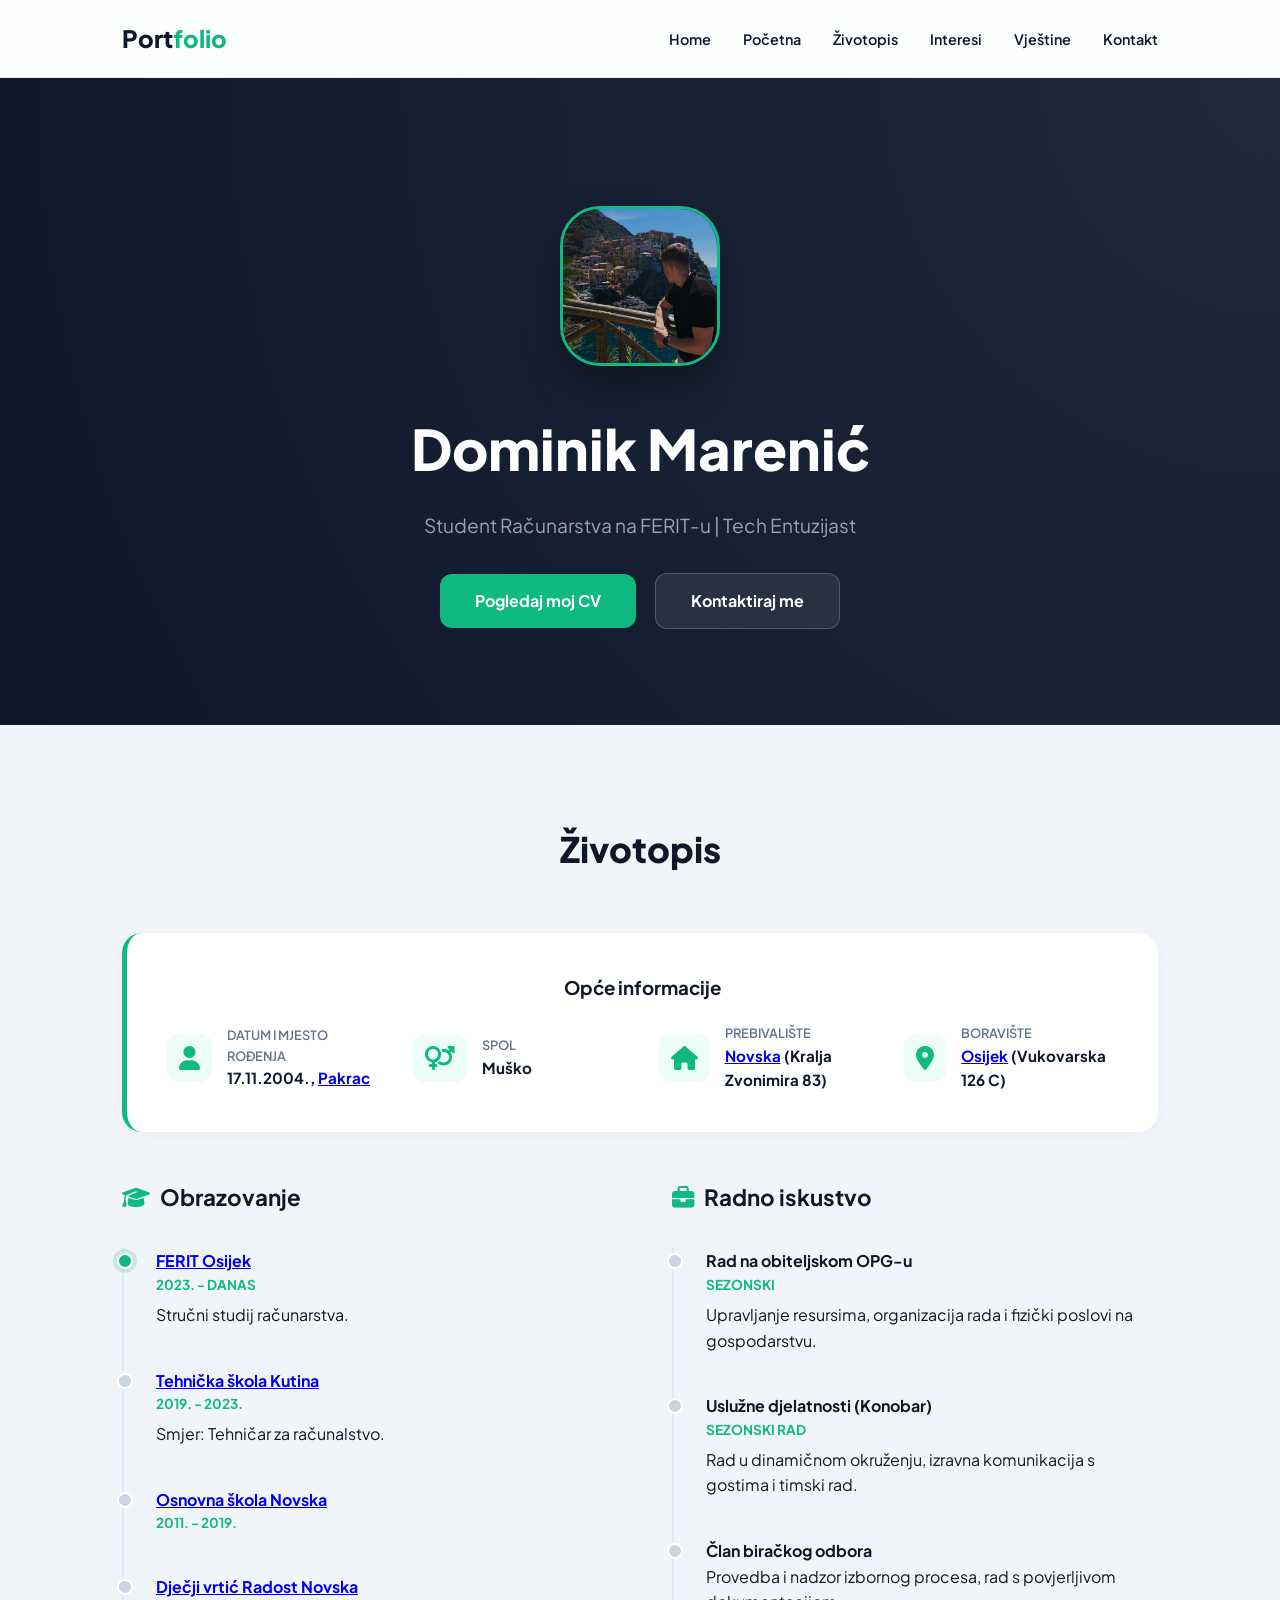
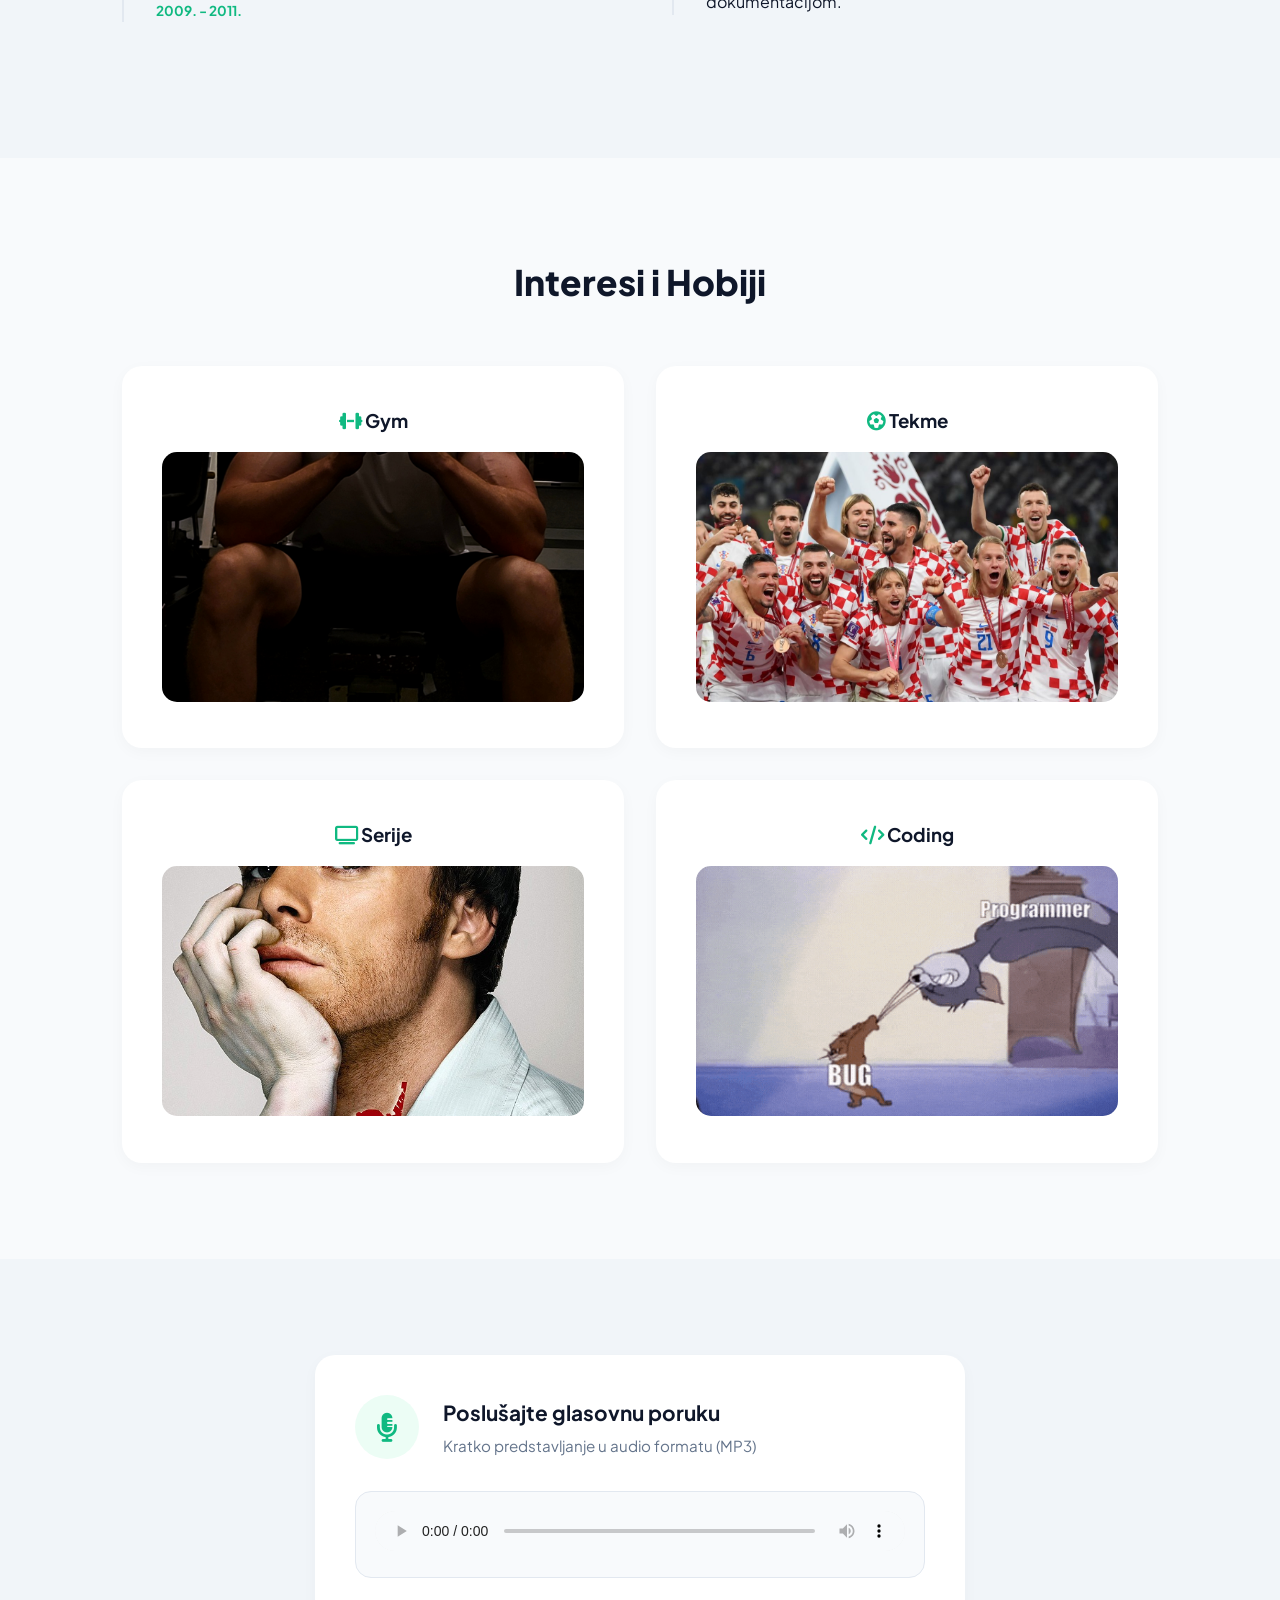
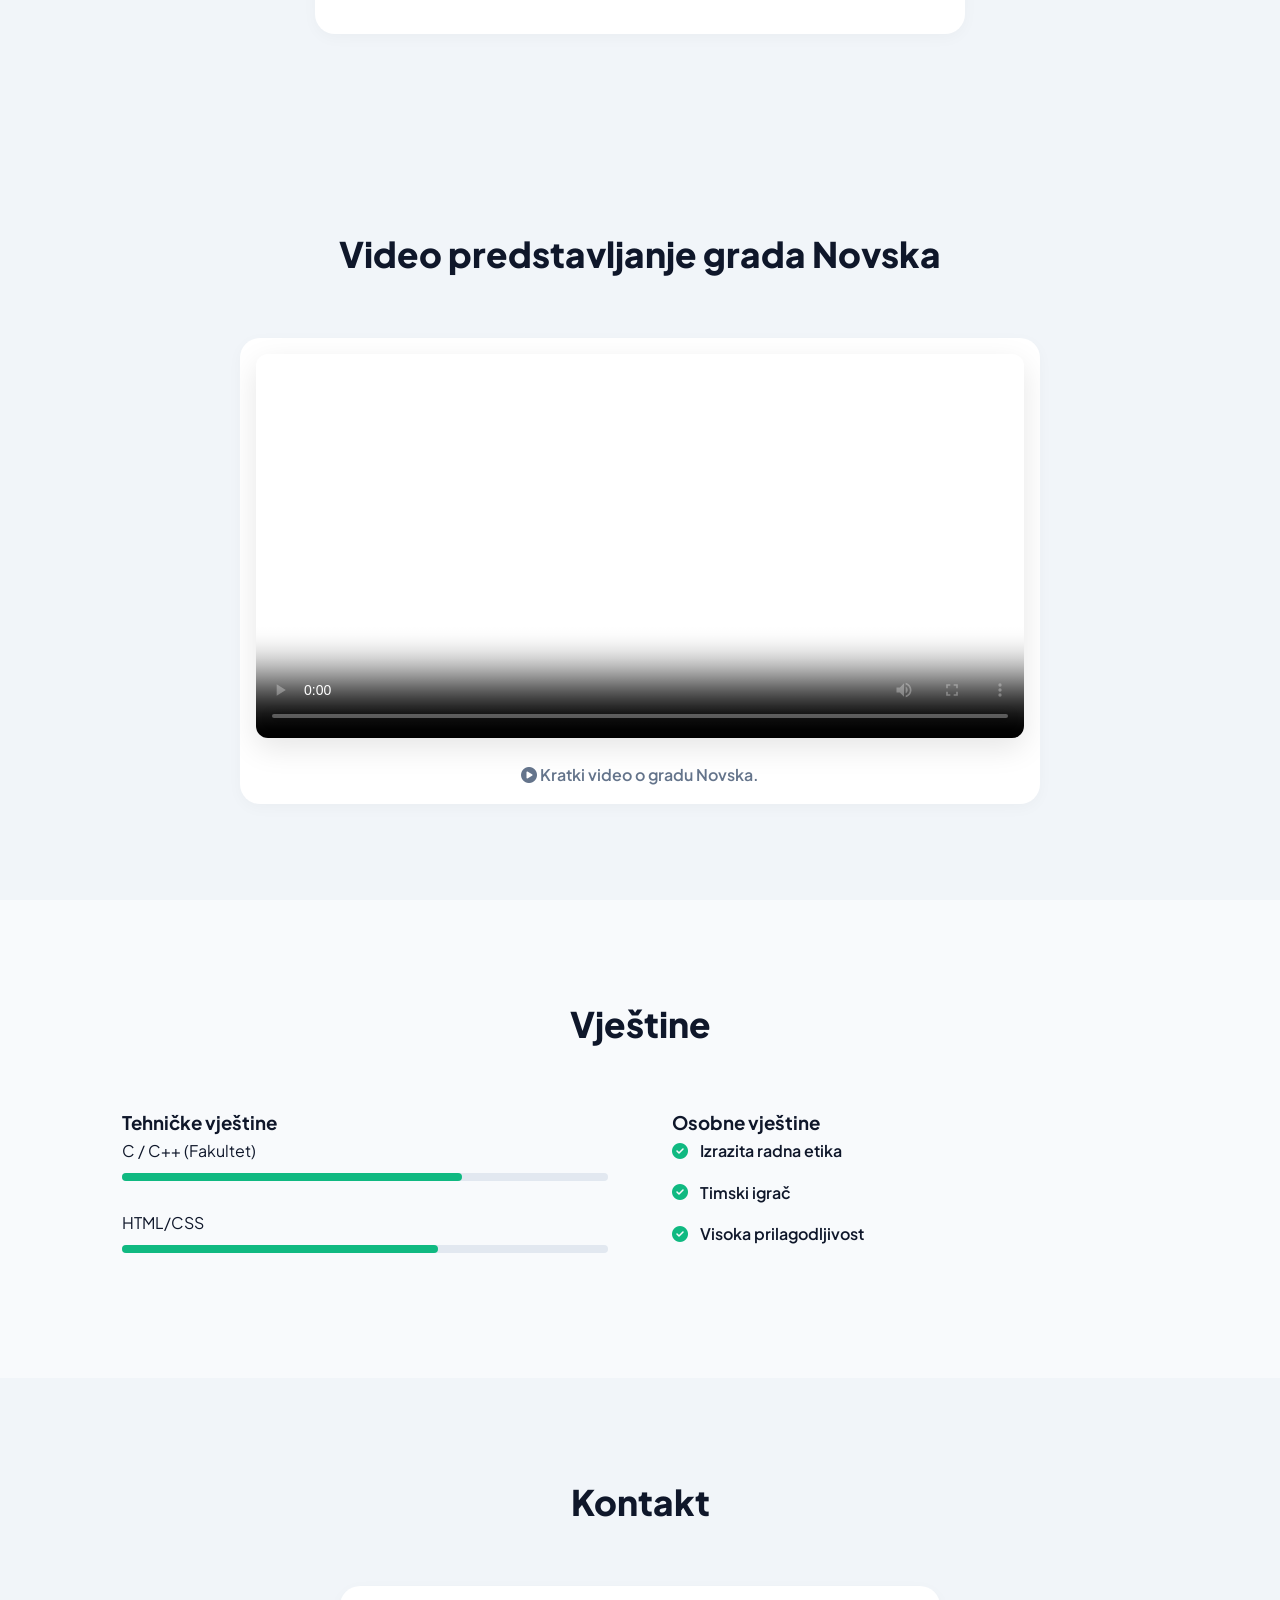
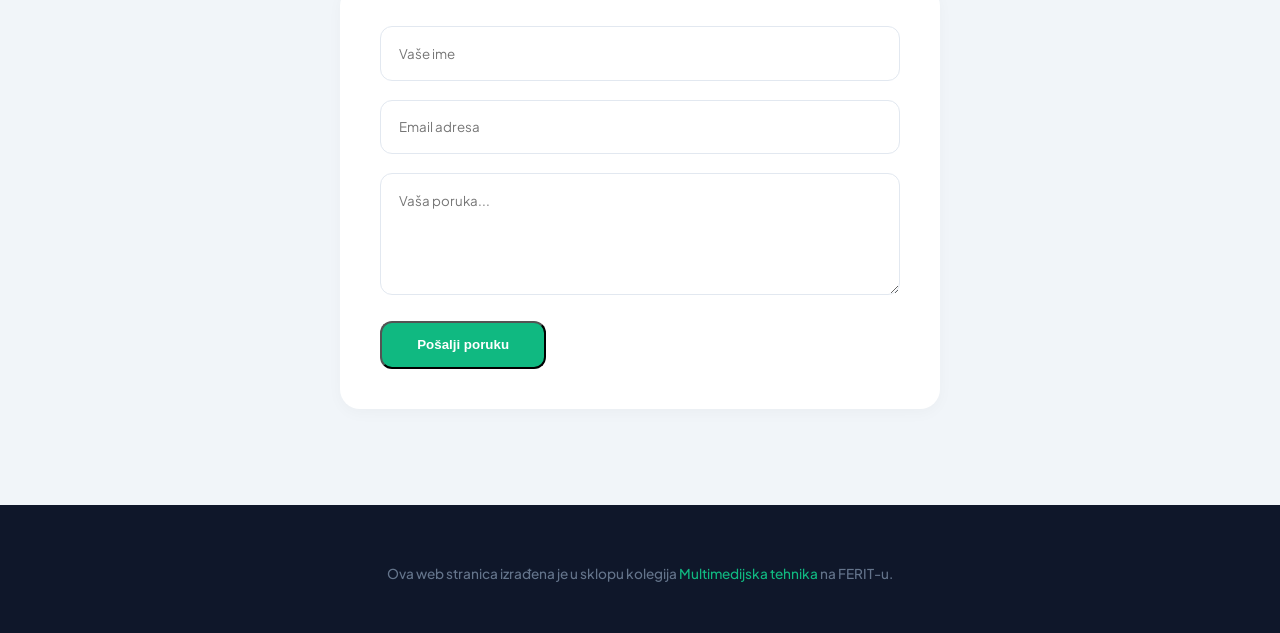
==== student1.html @ 490f5901 "Add files via upload" ====
<!DOCTYPE html>
<html lang="hr">
<head>
    <meta charset="UTF-8">
    <meta name="viewport" content="width=device-width, initial-scale=1.0">
    <title>Dominik Marenić | Portfolio & CV</title>
    <link rel="stylesheet" href="home.css">
    <link href="https://fonts.googleapis.com/css2?family=Plus+Jakarta+Sans:wght@300;400;600;800&display=swap" rel="stylesheet">
    <link rel="stylesheet" href="https://cdnjs.cloudflare.com/ajax/libs/font-awesome/6.4.0/css/all.min.css">
</head>
<body>

    <nav class="navbar">
        <div class="container">
            <a href="#" class="logo">Port<span>folio</span></a>
            <ul class="nav-links">
                <li><a href="index.html">Home</a></li>
                <li><a href="#home">Početna</a></li>
                <li><a href="#cv">Životopis</a></li>
                <li><a href="#hobbies">Interesi</a></li>
                <li><a href="#skills">Vještine</a></li>
                <li><a href="#contact">Kontakt</a></li>
            </ul>
        </div>
    </nav>

    <header id="home" class="hero">
        <div class="container hero-content">
            <div class="hero-image">
                <input type="checkbox" id="zoom-check">
                <label for="zoom-check" class="zoom-label">
                    <img src="slike/IMG-20250426-WA0003.jpg" alt="Dominik Marenić" id="profile-img">
                </label>
            </div>
            <div class="hero-text">
                <h1>Dominik Marenić</h1>
                <p class="subtitle">Student Računarstva na FERIT-u | Tech Entuzijast</p>
                <div class="cta-group">
                    <a href="#cv" class="btn btn-primary">Pogledaj moj CV</a>
                    <a href="#contact" class="btn btn-secondary">Kontaktiraj me</a>
                </div>
            </div>
        </div>
    </header>

    <section id="cv" class="section">
    <div class="container">
        <h2 class="section-title">Životopis</h2>
        
        <div class="cv-personal-info card">
            <h3 class="info-title">Opće informacije</h3>
            <div class="info-grid">
                <div class="info-item">
                    <i class="fas fa-user"></i>
                    <div>
                        <span>Datum i mjesto rođenja</span>
                        <p>17.11.2004., <a href="https://www.pakrac.hr/" target="_blank">Pakrac</a></p>
                    </div>
                </div>
                <div class="info-item">
                    <i class="fas fa-venus-mars"></i>
                    <div>
                        <span>Spol</span>
                        <p>Muško</p>
                    </div>
                </div>
                <div class="info-item">
                    <i class="fas fa-home"></i>
                    <div>
                        <span>Prebivalište</span>
                        <p><a href="https://www.novska.hr/" target="_blank">Novska</a> (Kralja Zvonimira 83)</p>
                    </div>
                </div>
                <div class="info-item">
                    <i class="fas fa-map-marker-alt"></i>
                    <div>
                        <span>Boravište</span>
                        <p><a href="https://www.osijek.hr/" target="_blank">Osijek</a> (Vukovarska 126 C)</p>
                    </div>
                </div>
            </div>
        </div>

        <div class="cv-wrapper">
            <div class="cv-column">
                <h3 class="cv-subtitle"><i class="fas fa-graduation-cap"></i> Obrazovanje</h3>
                <div class="timeline">
                    <div class="timeline-item active">
                        <h4><a href="https://www.ferit.unios.hr/" target="_blank">FERIT Osijek</a></h4>
                        <p class="date">2023. - Danas</p>
                        <p>Stručni studij računarstva.</p>
                    </div>
                    <div class="timeline-item">
                        <h4><a href="https://ss-tehnicka-kt.skole.hr/" target="_blank">Tehnička škola Kutina</a></h4>
                        <p class="date">2019. - 2023.</p>
                        <p>Smjer: Tehničar za računalstvo.</p>
                    </div>
                    <div class="timeline-item">
                        <h4><a href="https://os-novska.skole.hr/" target="_blank">Osnovna škola Novska</a></h4>
                        <p class="date">2011. - 2019.</p>
                    </div>
                    <div class="timeline-item">
                        <h4><a href="https://vrtic-radost-novska.hr/" target="_blank">Dječji vrtić Radost Novska</a></h4>
                        <p class="date">2009. - 2011.</p>
                    </div>
                </div>
            </div>

            <div class="cv-column">
                <h3 class="cv-subtitle"><i class="fas fa-briefcase"></i> Radno iskustvo</h3>
                <div class="timeline">
                    <div class="timeline-item">
                        <h4>Rad na obiteljskom OPG-u</h4>
                        <p class="date">Sezonski</p>
                        <p>Upravljanje resursima, organizacija rada i fizički poslovi na gospodarstvu.</p>
                    </div>
                    <div class="timeline-item">
                        <h4>Uslužne djelatnosti (Konobar)</h4>
                        <p class="date">Sezonski rad</p>
                        <p>Rad u dinamičnom okruženju, izravna komunikacija s gostima i timski rad.</p>
                    </div>
                    <div class="timeline-item">
                        <h4>Član biračkog odbora</h4>
                        <p>Provedba i nadzor izbornog procesa, rad s povjerljivom dokumentacijom.</p>
                    </div>
                </div>
            </div>
        </div>
    </div>
</section>

    <section id="hobbies" class="section bg-light">
        <div class="container">
            <h2 class="section-title">Interesi i Hobiji</h2>
            <div class="hobbies-grid">
                
                <div class="card hobby-card">
                    <h3><i class="fas fa-dumbbell icon-primary"></i> Gym</h3>
                    <img src="slike/gym.jpg" alt="Gym" class="hobby-img">
                </div>

                <div class="card hobby-card">
                    <h3><i class="fas fa-futbol icon-primary"></i> Tekme</h3>
                    <img src="slike/tekme.png" alt="Tekme" class="hobby-img">
                </div>

                <div class="card hobby-card">
                    <h3><i class="fas fa-tv icon-primary"></i> Serije</h3>
                    <img src="slike/dexter.bmp" alt="Serije" class="hobby-img">
                </div>

                <div class="card hobby-card">
                    <h3><i class="fas fa-code icon-primary"></i> Coding</h3>
                    <img src="slike/coding.gif" alt="Coding" class="hobby-img">
                </div>

            </div>
        </div>
    </section>

    <section id="audio-intro" class="section">
        <div class="container">
            <div class="audio-player-card card">
                <div class="audio-header">
                    <div class="audio-icon">
                        <i class="fas fa-microphone-alt"></i>
                    </div>
                    <div class="audio-text">
                        <h3>Poslušajte glasovnu poruku</h3>
                        <p>Kratko predstavljanje u audio formatu (MP3)</p>
                    </div>
                </div>
                <div class="audio-controls-wrapper">
                    <audio controls>
                        <source src="slike/audio-uvod.mp3" type="audio/mpeg">
                        Vaš preglednik ne podržava audio element.
                    </audio>
                </div>
            </div>
        </div>
    </section>

    <section class="video-showcase section">
        <div class="container">
            <h2 class="section-title">Video predstavljanje grada Novska</h2>
            <div class="video-container card">
                <video controls poster="https://images.unsplash.com/photo-1516321318423-f06f85e504b3?auto=format&fit=crop&q=80&w=1200">
                    <source src="slike/video1.mp4" type="video/mp4">
                    Vaš preglednik ne podržava video element.
                </video>
                <div class="video-caption">
                    <p><i class="fas fa-play-circle"></i> Kratki video o gradu Novska.</p>
                </div>
            </div>
        </div>
    </section>
    
    <section id="skills" class="section bg-light">
        <div class="container">
            <h2 class="section-title">Vještine</h2>
            <div class="cv-wrapper">
                <div class="skill-category">
                    <h3>Tehničke vještine</h3>
                    <div class="skill-item">
                        <span>C / C++ (Fakultet)</span>
                        <div class="progress-bar"><div class="progress p-70"></div></div>
                    </div>
                    <div class="skill-item">
                        <span>HTML/CSS</span>
                        <div class="progress-bar"><div class="progress p-65"></div></div>
                    </div>
                </div>
                <div class="skill-category">
                    <h3>Osobne vještine</h3>
                    <ul class="soft-skills-list">
                        <li><i class="fas fa-check-circle"></i> Izrazita radna etika</li>
                        <li><i class="fas fa-check-circle"></i> Timski igrač</li>
                        <li><i class="fas fa-check-circle"></i> Visoka prilagodljivost</li>
                    </ul>
                </div>
            </div>
        </div>
    </section>

    <section id="contact" class="section">
        <div class="container">
            <h2 class="section-title">Kontakt</h2>
            <form class="contact-form card">
                <input type="text" placeholder="Vaše ime" required>
                <input type="email" placeholder="Email adresa" required>
                <textarea placeholder="Vaša poruka..." rows="5" required></textarea>
                <button type="submit" class="btn btn-primary">Pošalji poruku</button>
            </form>
        </div>
    </section>

    <footer class="footer">
        <div class="container">
            <p class="footer-note">
                Ova web stranica izrađena je u sklopu kolegija 
                <a href="#" class="footer-link">Multimedijska tehnika</a> na FERIT-u.
            </p>
        </div>
    </footer>

    <div class="overlay" id="overlay"></div>

    <script>
        const images = document.querySelectorAll('.hobby-img');
        const overlay = document.getElementById('overlay');

        images.forEach(img => {
            img.addEventListener('click', () => {
                img.classList.add('zoomed');
                overlay.classList.add('active');
            });
        });

        overlay.addEventListener('click', () => {
            document.querySelectorAll('.hobby-img.zoomed').forEach(img => {
                img.classList.remove('zoomed');
            });
            overlay.classList.remove('active');
        });
    </script>
</body>
</html>
---- home.css ----
:root {
    --primary: #10b981;
    --secondary: #3b82f6;
    --dark: #0f172a;
    --light: #f8fafc;
    --gray: #64748b;
    --card-bg: #ffffff;
    --transition: all 0.3s cubic-bezier(0.4, 0, 0.2, 1);
}

* {
    margin: 0;
    padding: 0;
    box-sizing: border-box;
}

body {
    font-family: 'Plus Jakarta Sans', sans-serif;
    line-height: 1.6;
    color: var(--dark);
    background-color: #f1f5f9;
}

.container {
    max-width: 1100px;
    margin: 0 auto;
    padding: 0 2rem;
}

/* Navigacija */
.navbar {
    position: sticky;
    top: 0;
    background: rgba(255, 255, 255, 0.85);
    backdrop-filter: blur(12px);
    z-index: 1000;
    padding: 1.2rem 0;
    border-bottom: 1px solid rgba(0,0,0,0.05);
}

.navbar .container { display: flex; justify-content: space-between; align-items: center; }

.logo { font-size: 1.5rem; font-weight: 800; text-decoration: none; color: var(--dark); }
.logo span { color: var(--primary); }

.nav-links { display: flex; list-style: none; }
.nav-links a { text-decoration: none; color: var(--dark); margin-left: 2rem; font-weight: 600; font-size: 0.9rem; transition: var(--transition); }
.nav-links a:hover { color: var(--primary); }

/* Hero */
.hero {
    padding: 8rem 0 6rem;
    background: radial-gradient(circle at top right, #1e293b, #0f172a);
    color: white;
    text-align: center;
}

/* --- CSS ZOOM BEZ JS-a (Samo za profilnu sliku) --- */
#zoom-check {
    display: none;
}

.zoom-label {
    cursor: pointer;
    display: inline-block;
}

.hero-image img#profile-img {
    width: 160px;
    height: 160px;
    border-radius: 40px;
    border: 3px solid var(--primary);
    margin-bottom: 2rem;
    object-fit: cover;
    box-shadow: 0 20px 40px rgba(0,0,0,0.3);
    transition: transform 0.4s ease;
}

#zoom-check:checked ~ .zoom-label img#profile-img {
    position: fixed;
    top: 50%;
    left: 50%;
    transform: translate(-50%, -50%) scale(1.8);
    width: auto;
    max-width: 80vw;
    height: auto;
    max-height: 70vh;
    z-index: 9999;
    border-radius: 20px;
    box-shadow: 0 0 80px rgba(0,0,0,0.9);
}

#zoom-check:checked ~ .zoom-label::before {
    content: "";
    position: fixed;
    top: 0; left: 0;
    width: 100vw; height: 100vh;
    background: rgba(0,0,0,0.75);
    z-index: 9998;
}

.hero-image img#profile-img:hover { transform: scale(1.05); }
/* ------------------------- */

.hero-text h1 { font-size: 3.5rem; font-weight: 800; margin-bottom: 1rem; }
.subtitle { font-size: 1.2rem; color: #94a3b8; margin-bottom: 2rem; }

/* Osobni podaci */
.cv-personal-info {
    margin-bottom: 3rem;
    border-left: 5px solid var(--primary);
}

.info-grid {
    display: grid;
    grid-template-columns: repeat(auto-fit, minmax(200px, 1fr));
    gap: 2rem;
}

.info-item { display: flex; align-items: center; gap: 15px; }
.info-item i { font-size: 1.5rem; color: var(--primary); background: #ecfdf5; padding: 12px; border-radius: 12px; }
.info-item span { font-size: 0.8rem; color: var(--gray); font-weight: 600; text-transform: uppercase; display: block; }
.info-item p { font-weight: 700; font-size: 0.95rem; color: var(--dark); }

/* CV Sekcije */
.cv-wrapper { display: grid; grid-template-columns: 1fr 1fr; gap: 4rem; }
.cv-subtitle { margin-bottom: 2rem; display: flex; align-items: center; gap: 10px; font-size: 1.4rem; }
.cv-subtitle i { color: var(--primary); }

.timeline { border-left: 2px solid #e2e8f0; padding-left: 2rem; }
.timeline-item { position: relative; margin-bottom: 2.5rem; }
.timeline-item::before {
    content: ''; position: absolute; left: calc(-2rem - 7px); top: 5px;
    width: 12px; height: 12px; border-radius: 50%; background: #cbd5e1; border: 2px solid white;
}
.timeline-item.active::before { background: var(--primary); box-shadow: 0 0 0 4px rgba(16, 185, 129, 0.2); }

.date { font-size: 0.85rem; font-weight: 700; color: var(--primary); text-transform: uppercase; margin-bottom: 0.4rem; }

/* Globalne Sekcije */
.section { padding: 6rem 0; }
.section-title { text-align: center; font-size: 2.2rem; margin-bottom: 3.5rem; font-weight: 800; }
.bg-light { background-color: #f8fafc; }

.card { background: white; padding: 2.5rem; border-radius: 20px; box-shadow: 0 4px 15px rgba(0,0,0,0.03); }

.btn { padding: 0.9rem 2.2rem; border-radius: 12px; text-decoration: none; font-weight: 700; transition: var(--transition); display: inline-block; }
.btn-primary { background: var(--primary); color: white; }
.btn-secondary { background: rgba(255,255,255,0.08); color: white; border: 1px solid rgba(255,255,255,0.2); margin-left: 1rem; }
.btn-primary:hover { transform: translateY(-3px); box-shadow: 0 10px 20px rgba(16, 185, 129, 0.2); }

/* Hobiji i Interesi Grid */
.hobbies-grid {
    display: grid;
    grid-template-columns: repeat(2, 1fr);
    gap: 2rem;
}

.hobby-img {
    width: 100%;
    height: 250px;
    object-fit: cover;
    border-radius: 15px;
    cursor: zoom-in;
    transition: transform 0.3s ease;
}

.hobby-img:hover {
    transform: scale(1.03);
}

.hobby-img.zoomed {
    position: fixed;
    top: 50%;
    left: 50%;
    transform: translate(-50%, -50%) scale(1.3);
    z-index: 9999;
    max-width: 85vw;
    max-height: 85vh;
    width: auto;
    height: auto;
    box-shadow: 0 0 80px rgba(0,0,0,0.9);
    border-radius: 20px;
    cursor: zoom-out;
}

/* Tamni overlay za uvećane slike */
.overlay {
    display: none;
    position: fixed;
    top: 0; left: 0;
    width: 100vw; height: 100vh;
    background: rgba(0,0,0,0.8);
    z-index: 9998;
    cursor: zoom-out;
}

.overlay.active {
    display: block;
}

/* Vještine */
.skill-item { margin-bottom: 1.8rem; }
.progress-bar { background: #e2e8f0; height: 8px; border-radius: 10px; margin-top: 0.6rem; }
.progress { background: var(--primary); height: 100%; border-radius: 10px; }

.soft-skills-list { list-style: none; }
.soft-skills-list li { margin-bottom: 1rem; display: flex; align-items: center; gap: 12px; font-weight: 600; }
.soft-skills-list i { color: var(--primary); }

/* Kontakt */
.contact-form { max-width: 600px; margin: 0 auto; }
.contact-form input, .contact-form textarea { width: 100%; padding: 1.1rem; margin-bottom: 1.2rem; border: 1px solid #e2e8f0; border-radius: 12px; font-family: inherit; outline: none; transition: 0.3s; }
.contact-form input:focus, .contact-form textarea:focus { border-color: var(--primary); box-shadow: 0 0 0 3px rgba(16, 185, 129, 0.1); }

.footer { background: var(--dark); color: #94a3b8; padding: 3rem 0; text-align: center; font-weight: 500; }

/* Video sekcija */
.video-container {
    max-width: 800px;
    margin: 0 auto;
    padding: 1rem;
    overflow: hidden;
}

.video-container video {
    width: 100%;
    height: auto;
    border-radius: 12px;
    display: block;
    box-shadow: 0 10px 30px rgba(0, 0, 0, 0.1);
}

.video-caption {
    margin-top: 1.5rem;
    text-align: center;
    color: var(--gray);
    font-weight: 600;
}

@media (max-width: 768px) {
    .cv-wrapper, .info-grid, .hobbies-grid { grid-template-columns: 1fr; }
    .hero-text h1 { font-size: 2.4rem; }
    .nav-links { display: none; }
}

/* --- Dodaj ovo na kraj tvoje home.css datoteke --- */

/* Audio sekcija */
.audio-player-card {
    max-width: 650px;
    margin: 0 auto;
    padding: 2.5rem !important;
}

.audio-header {
    display: flex;
    align-items: center;
    gap: 1.5rem;
    margin-bottom: 2rem;
}

.audio-icon {
    width: 64px;
    height: 64px;
    background: #ecfdf5;
    color: var(--primary);
    border-radius: 50%;
    display: flex;
    align-items: center;
    justify-content: center;
    font-size: 1.8rem;
    flex-shrink: 0;
}

.audio-text h3 {
    margin-bottom: 0.3rem;
    font-size: 1.3rem;
    font-weight: 700;
}

.audio-text p {
    color: var(--gray);
    font-size: 0.95rem;
}

.audio-controls-wrapper {
    background: #f8fafc;
    padding: 1.2rem;
    border-radius: 16px;
    margin-bottom: 1rem;
    border: 1px solid #e2e8f0;
}

.audio-controls-wrapper audio {
    width: 100%;
    height: 40px;
}

/* Stil za audio kontrole u Chrome/Safari preglednicima */
audio::-webkit-media-controls-panel {
    background-color: #f8fafc;
}

.audio-note {
    font-size: 0.85rem;
    color: var(--gray);
    display: flex;
    align-items: center;
    gap: 8px;
    font-weight: 500;
}

.audio-note i {
    color: var(--secondary);
}

@media (max-width: 500px) {
    .audio-header {
        flex-direction: column;
        text-align: center;
    }
    .audio-player-card {
        padding: 1.5rem !important;
    }
}

/* ... sav vaš prethodni CSS ... */

/* DODANE KLASE ZA UKLANJANJE INLINE STILOVA */

.cv-personal-info.card {
    margin-top: 40px;
    margin-bottom: 3rem;
    border-left: 5px solid var(--primary);
}

.info-title {
    margin-bottom: 20px;
    text-align: center;
}

.hobby-card {
    text-align: center;
}

.hobby-card h3 {
    margin-bottom: 1rem;
}

.icon-primary {
    color: var(--primary);
}

.audio-player-card.card {
    padding: 2.5rem;
}

.progress.p-70 { width: 70%; }
.progress.p-65 { width: 65%; }

.footer-note {
    font-size: 0.85rem;
    margin-top: 10px;
    color: #64748b;
}

.footer-link {
    color: var(--primary);
    text-decoration: none;
}

/* Specifični stilovi za index.html koji nadopunjuju home.css */
        .student-cards {
            display: grid;
            grid-template-columns: repeat(auto-fit, minmax(300px, 1fr));
            gap: 3rem;
            margin-top: 2rem;
        }

        .student-card {
            text-align: center;
            transition: var(--transition);
            overflow: hidden;
            cursor: pointer;
        }

        .student-card:hover {
            transform: translateY(-10px);
        }

        .student-link {
            text-decoration: none;
            color: inherit;
            display: block;
        }

        .student-img-container {
            width: 100%;
            height: 350px;
            overflow: hidden;
            border-radius: 20px;
            margin-bottom: 1.5rem;
            box-shadow: 0 10px 20px rgba(0,0,0,0.1);
        }

        .student-img-container img {
            width: 100%;
            height: 100%;
            object-fit: cover;
            transition: var(--transition);
        }

        .student-card:hover .student-img-container img {
            transform: scale(1.1);
        }

        /* Dropdown izbornik za navigaciju */
        .dropdown {
            position: relative;
            display: inline-block;
            margin-left: 2rem;
        }

        .dropbtn {
            color: var(--dark);
            font-weight: 600;
            font-size: 0.9rem;
            cursor: pointer;
            transition: var(--transition);
        }

        .dropdown-content {
            display: none;
            position: absolute;
            background-color: white;
            min-width: 180px;
            box-shadow: 0px 8px 16px rgba(0,0,0,0.1);
            border-radius: 8px;
            z-index: 1;
            top: 100%;
            right: 0;
            text-align: left;
        }

        .dropdown-content a {
            color: var(--dark);
            padding: 12px 16px;
            text-decoration: none;
            display: block;
            margin-left: 0 !important;
            font-size: 0.85rem;
            border-bottom: 1px solid #f1f5f9;
        }

        .dropdown-content a:last-child { border-bottom: none; }

        .dropdown-content a:hover {
            background-color: #f1f5f9;
            color: var(--primary);
        }

        .dropdown:hover .dropdown-content { display: block; }
        .dropdown:hover .dropbtn { color: var(--primary); }
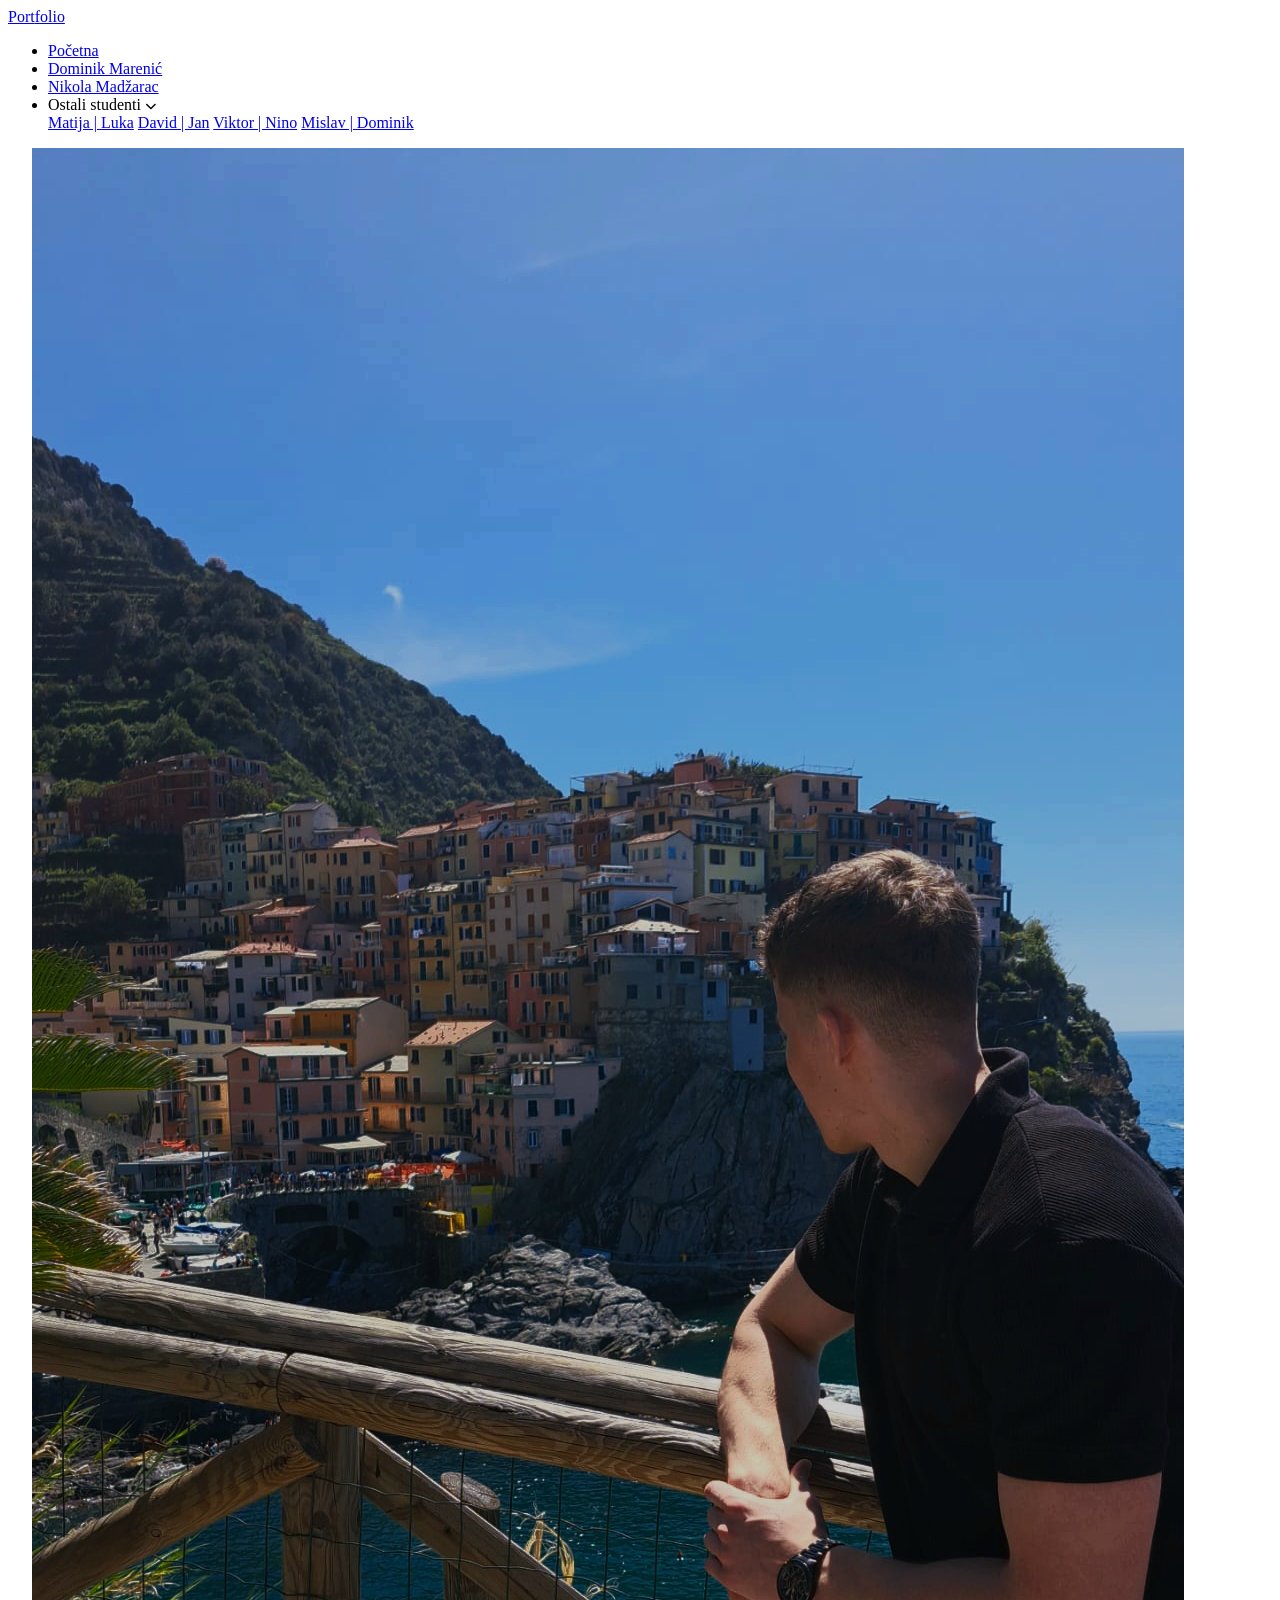
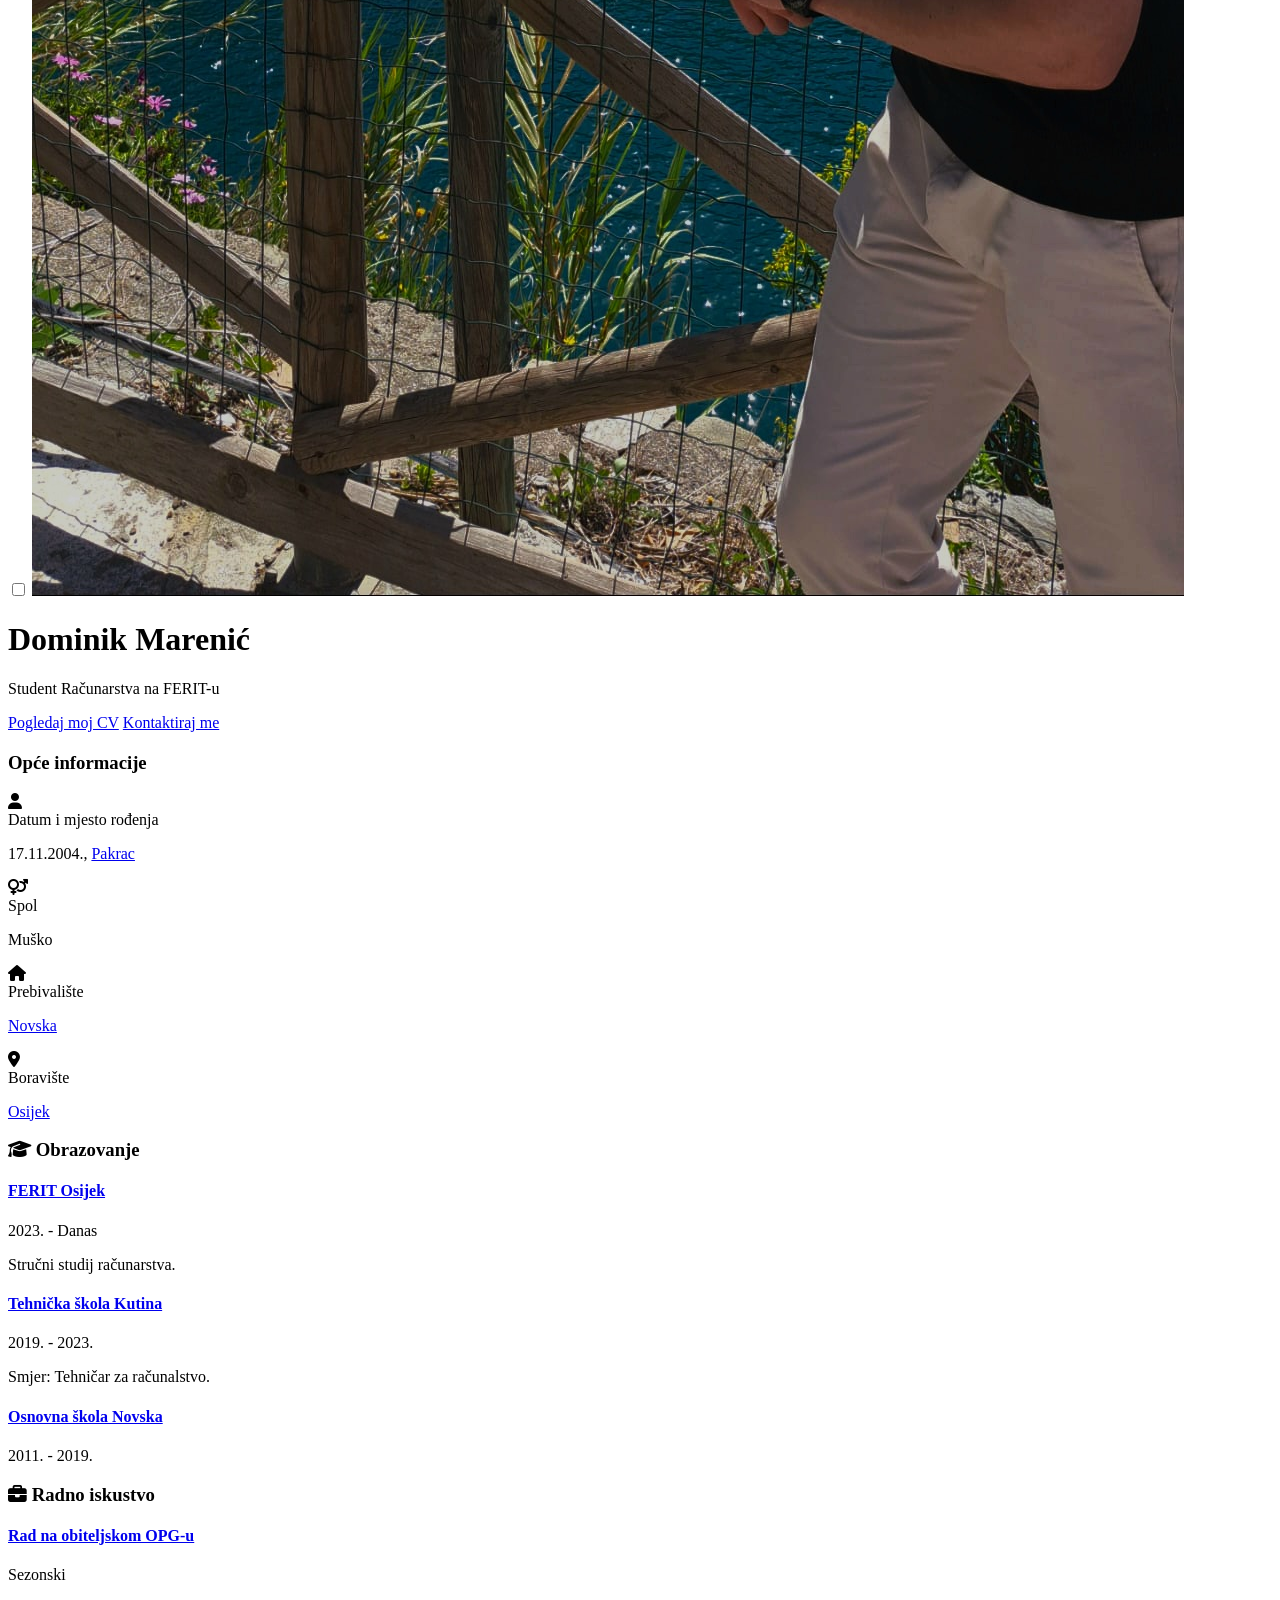
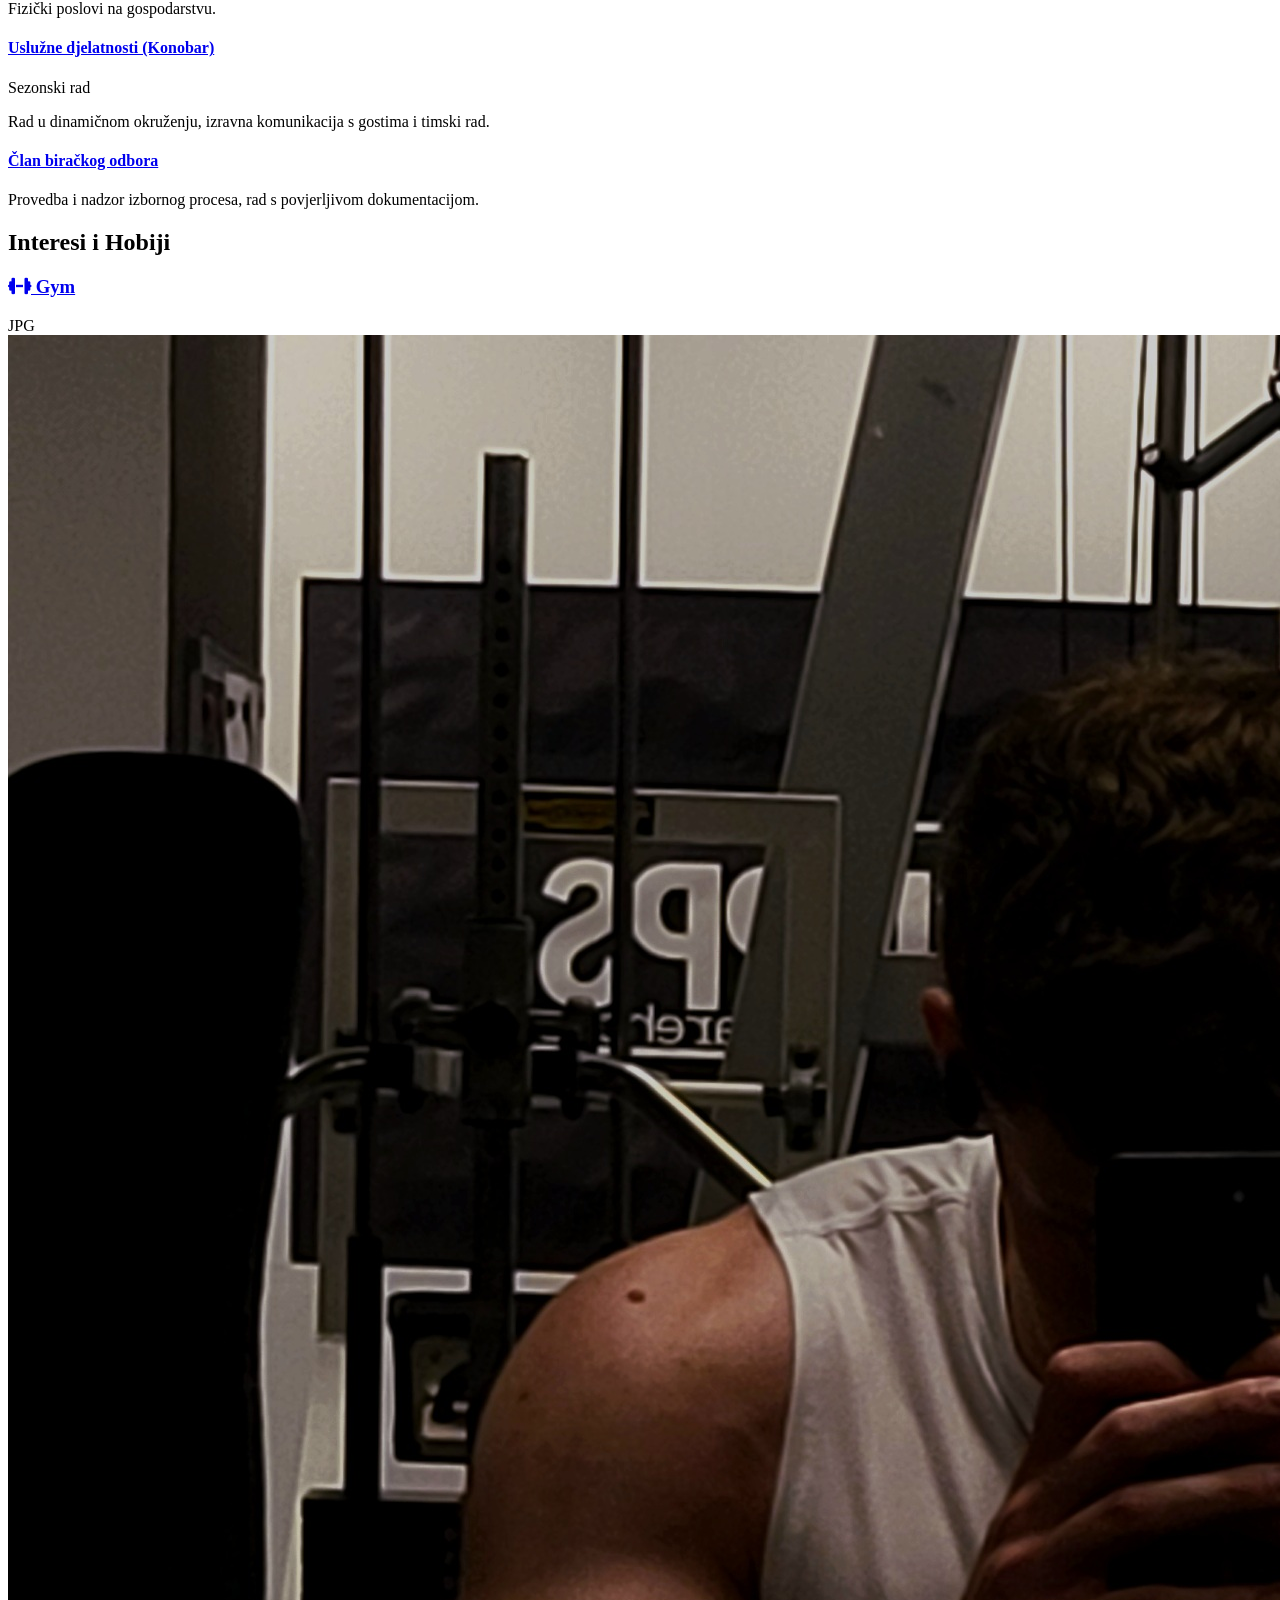
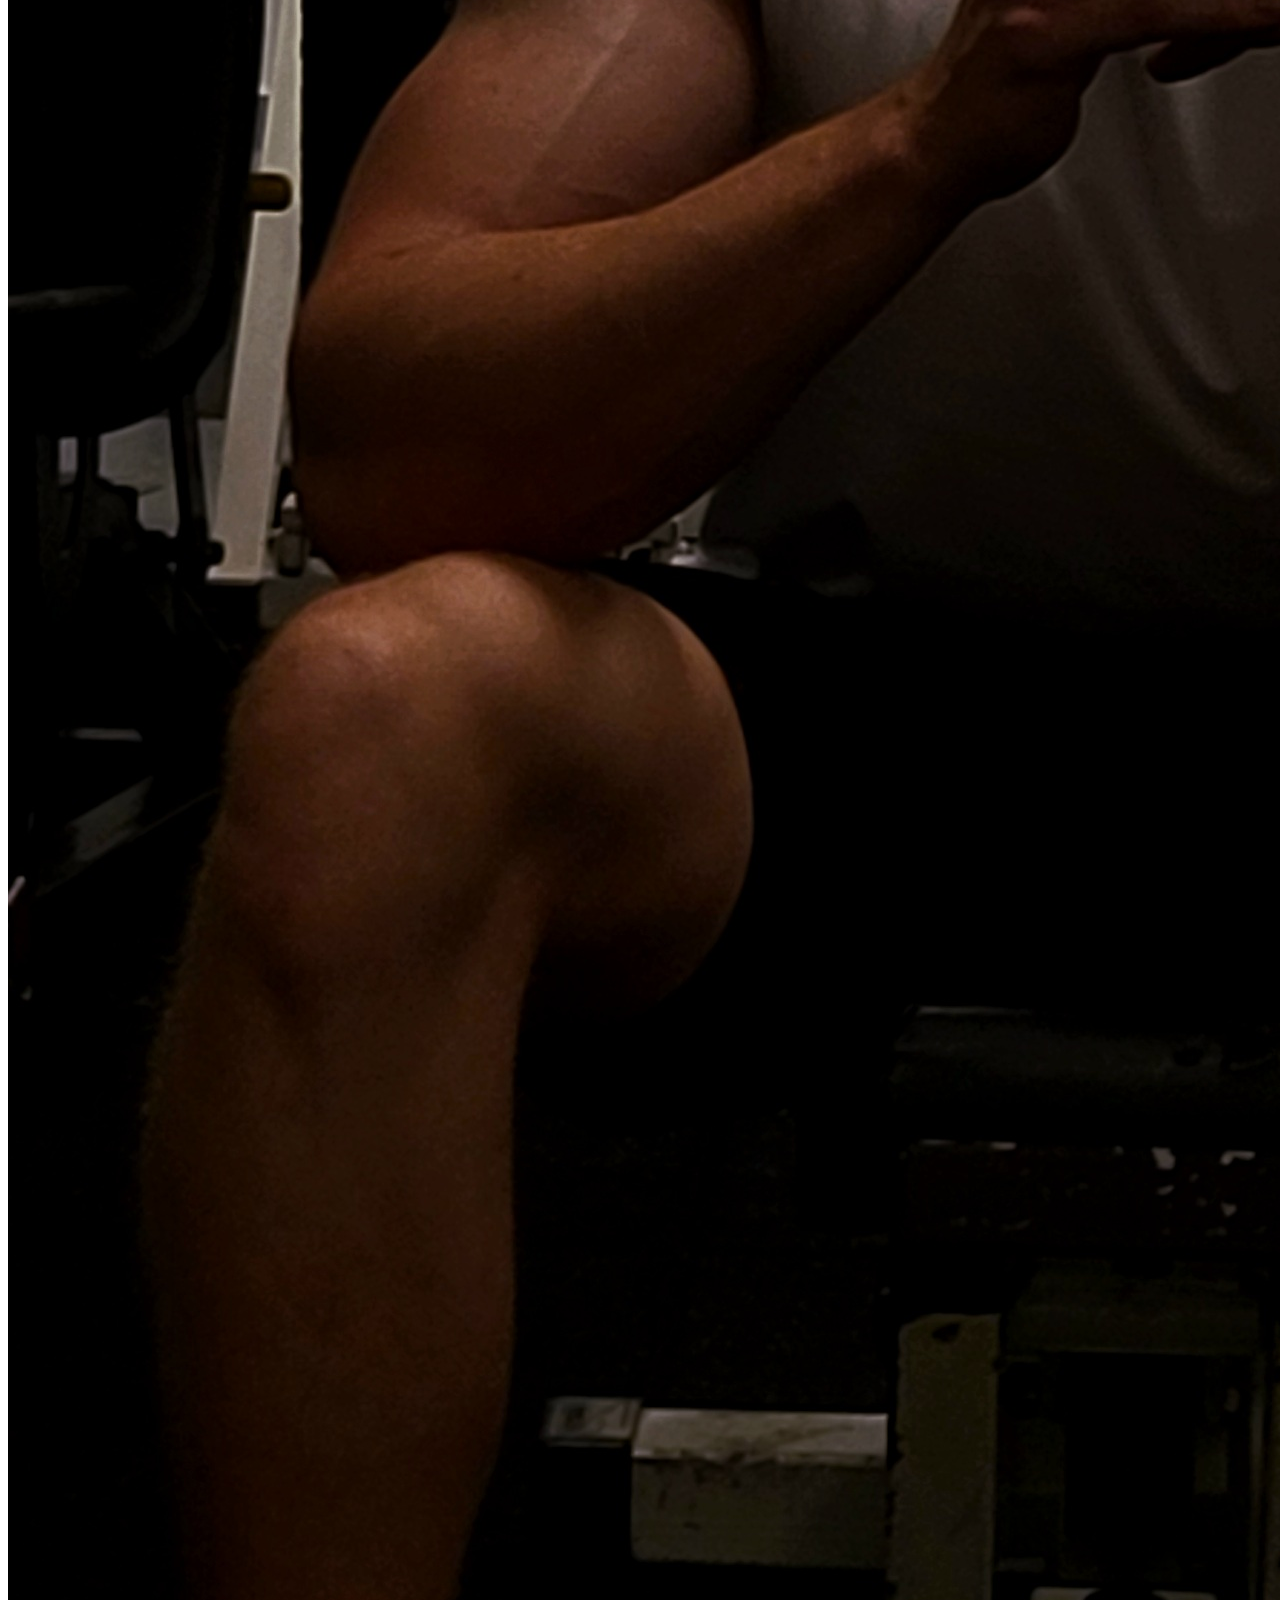
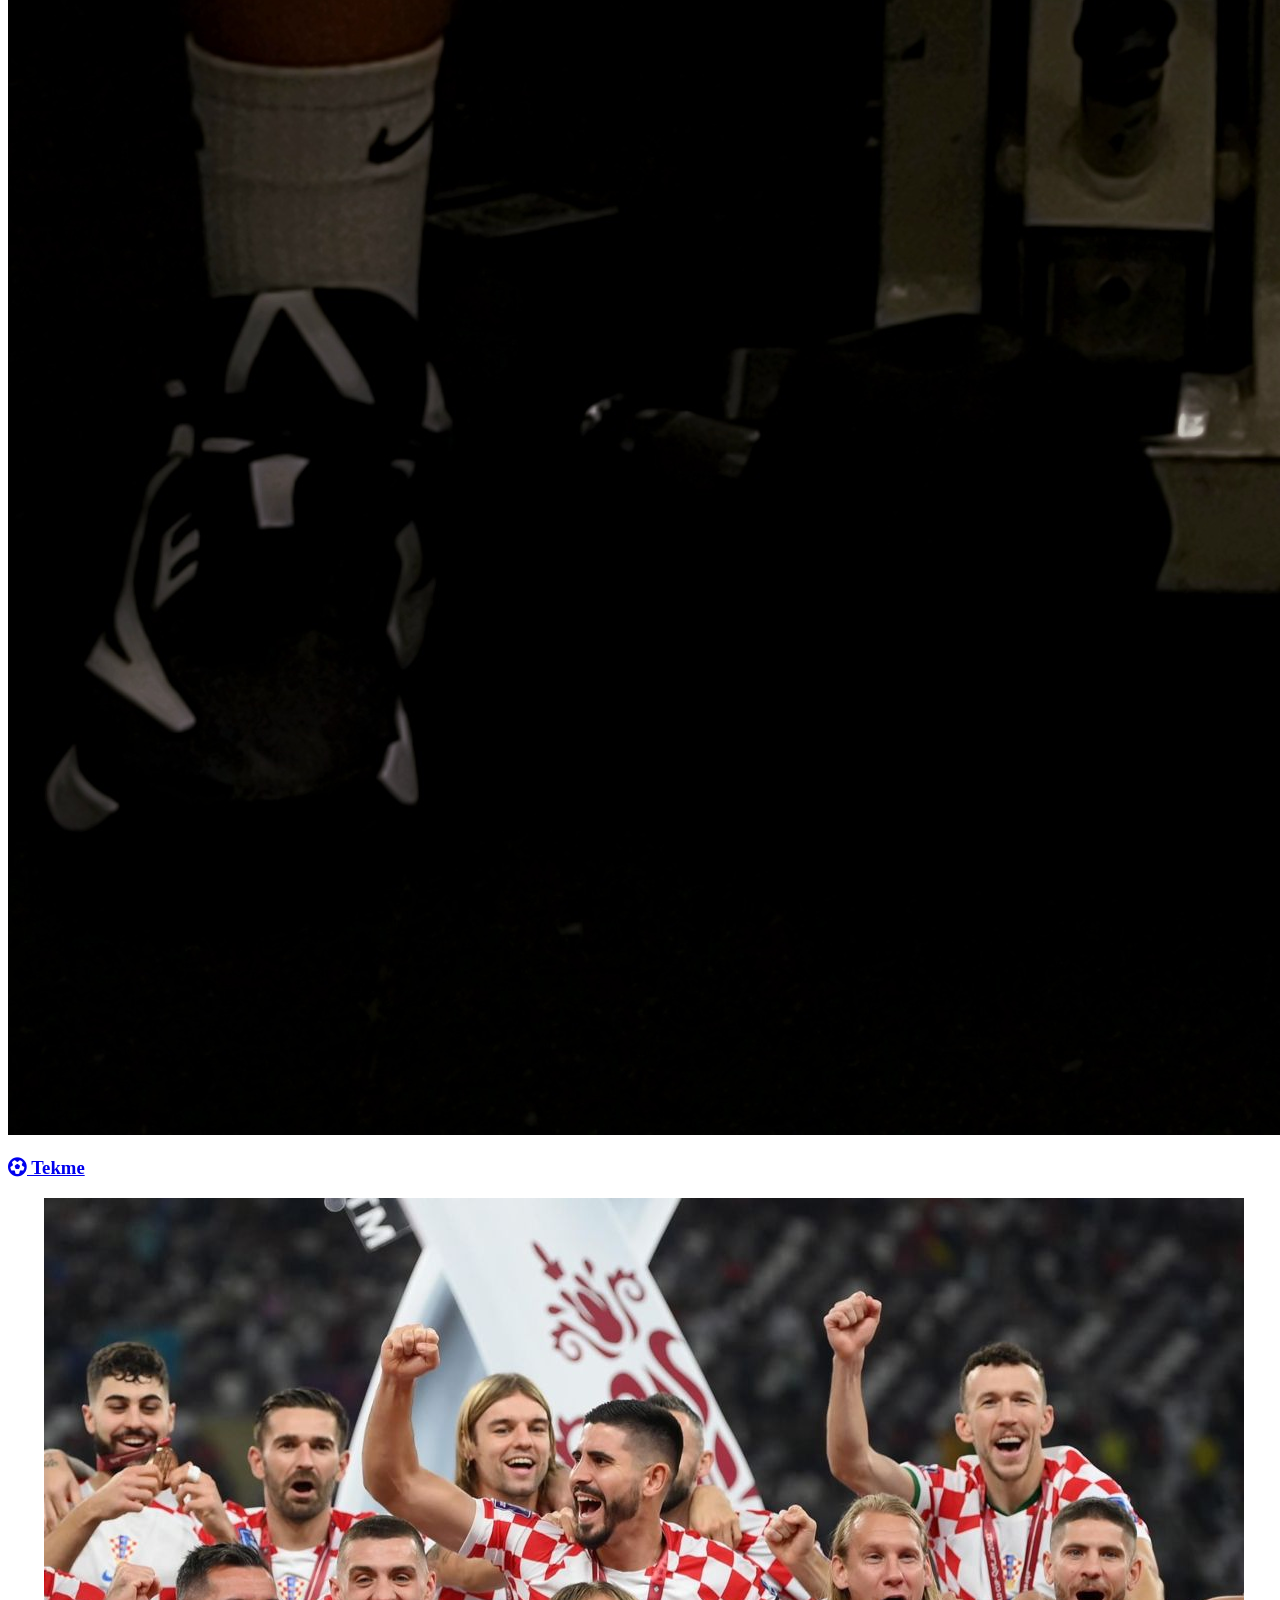
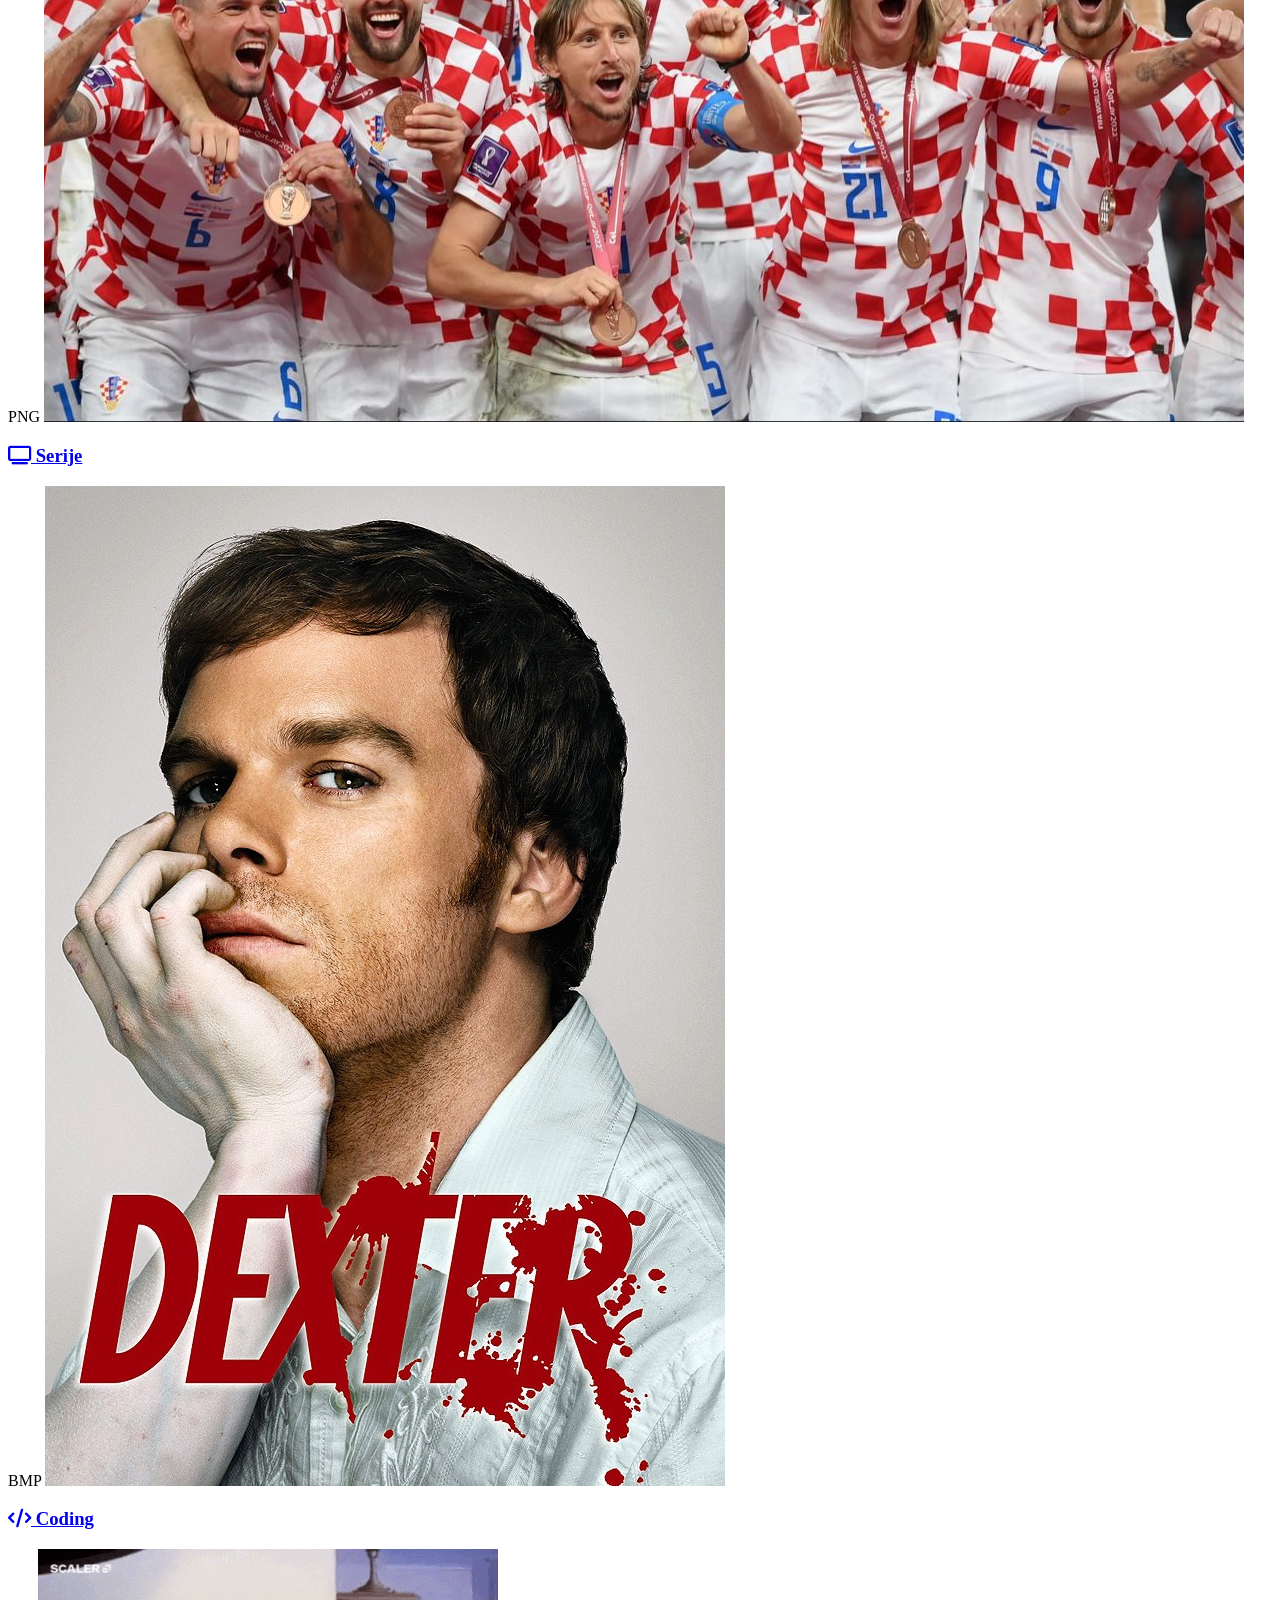
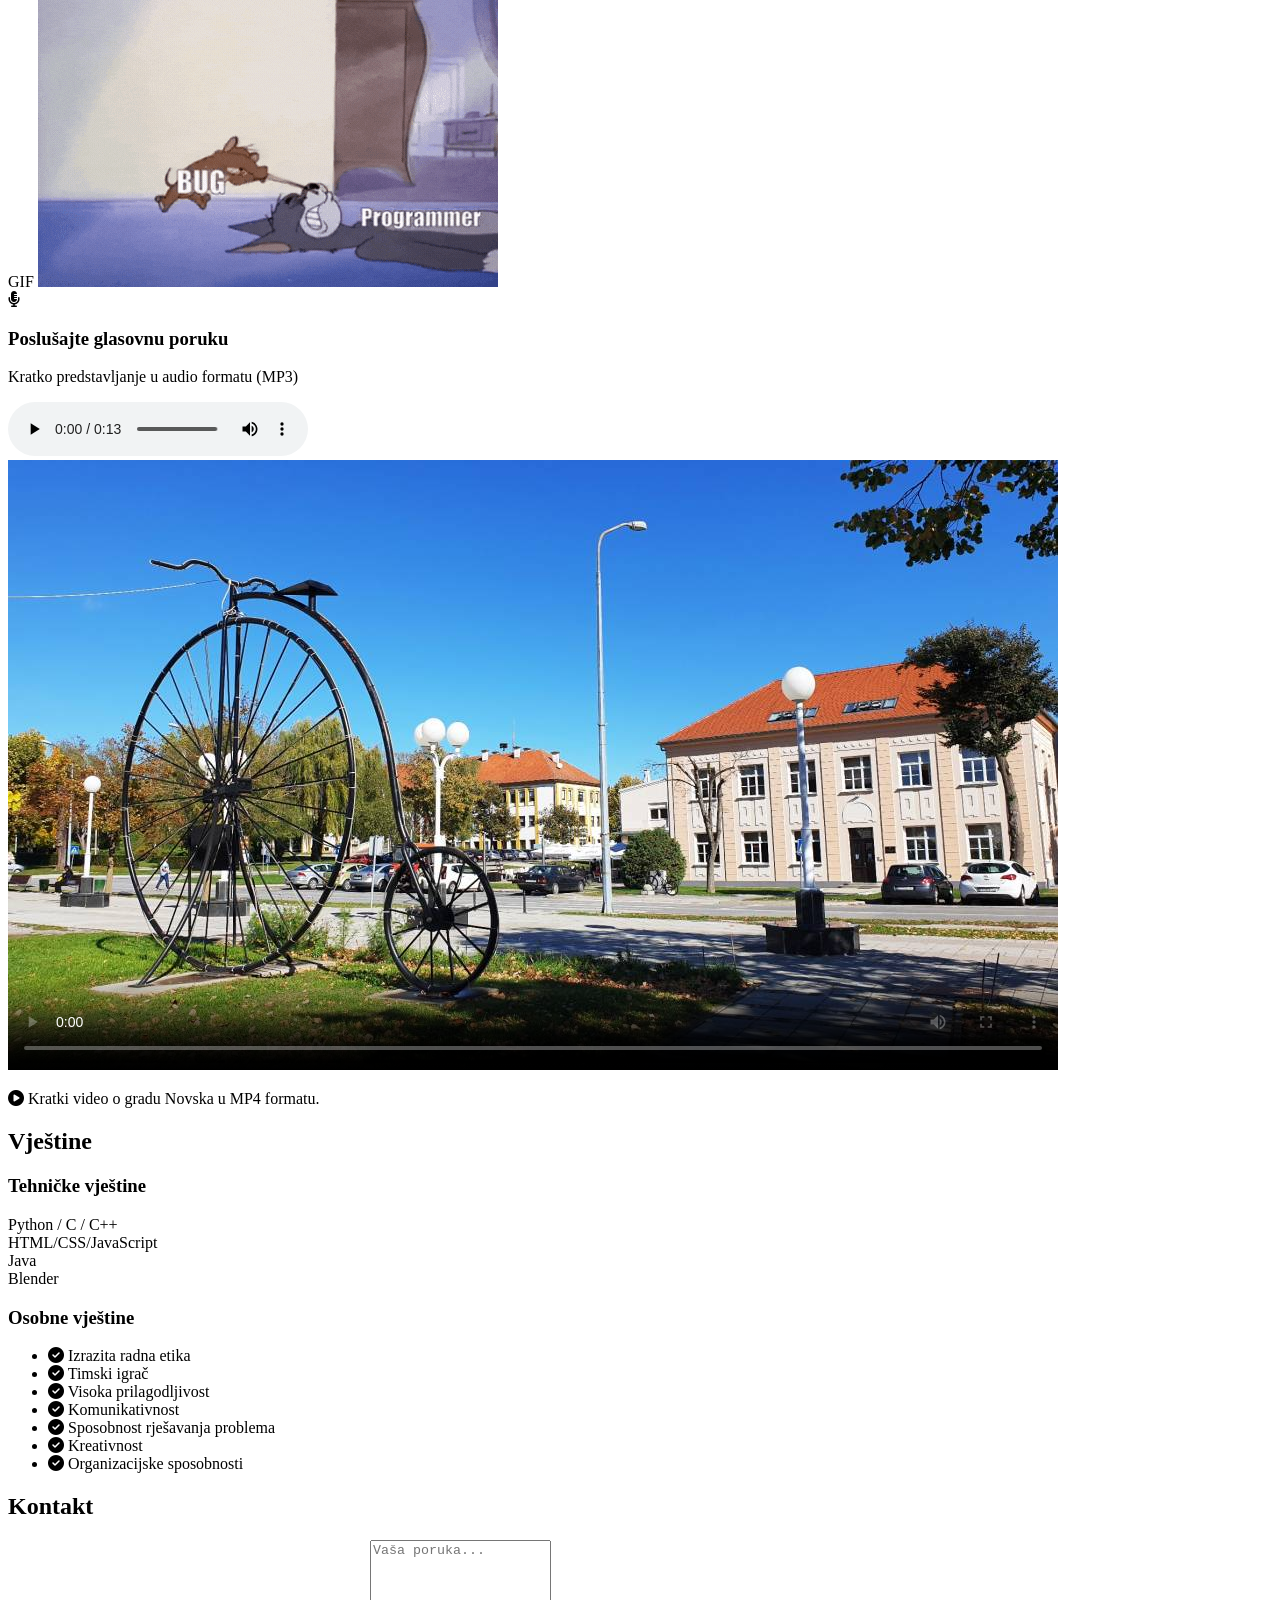
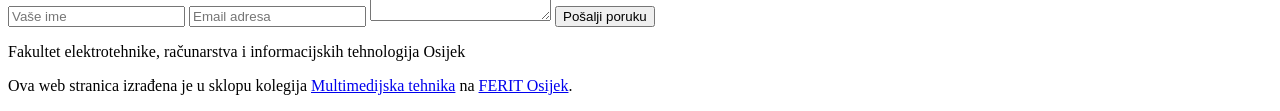
==== commit 052eaee5: "Refactor student1.html structure and links" ====
--- a/student1.html
+++ b/student1.html
@@ -4,7 +4,7 @@
     <meta charset="UTF-8">
     <meta name="viewport" content="width=device-width, initial-scale=1.0">
     <title>Dominik Marenić | Portfolio & CV</title>
-    <link rel="stylesheet" href="home.css">
+    <link rel="stylesheet" href="style.css">
     <link href="https://fonts.googleapis.com/css2?family=Plus+Jakarta+Sans:wght@300;400;600;800&display=swap" rel="stylesheet">
     <link rel="stylesheet" href="https://cdnjs.cloudflare.com/ajax/libs/font-awesome/6.4.0/css/all.min.css">
 </head>
@@ -12,14 +12,20 @@
 
     <nav class="navbar">
         <div class="container">
-            <a href="#" class="logo">Port<span>folio</span></a>
+            <a href="index.html" class="logo">Port<span>folio</span></a>
             <ul class="nav-links">
-                <li><a href="index.html">Home</a></li>
-                <li><a href="#home">Početna</a></li>
-                <li><a href="#cv">Životopis</a></li>
-                <li><a href="#hobbies">Interesi</a></li>
-                <li><a href="#skills">Vještine</a></li>
-                <li><a href="#contact">Kontakt</a></li>
+                <li><a href="index.html">Početna</a></li>
+                <li><a href="student1.html">Dominik Marenić</a></li>
+                <li><a href="student2.html">Nikola Madžarac</a></li>
+                <li class="dropdown">
+                    <span class="dropbtn">Ostali studenti <i class="fas fa-chevron-down" style="font-size: 0.7rem;"></i></span>
+                    <div class="dropdown-content">
+                        <a href="https://webbiography.onrender.com/" target="_blank">Matija | Luka</a>
+                        <a href="https://marj-david.github.io/" target="_blank">David | Jan</a>
+                        <a href="https://multimedija-kv-06de54.gitlab.io/" target="_blank">Viktor | Nino</a>
+                        <a href="https://mt-webprojekt.onrender.com/" target="_blank">Mislav | Dominik</a>
+                    </div>
+                </li>
             </ul>
         </div>
     </nav>
@@ -34,7 +40,7 @@
             </div>
             <div class="hero-text">
                 <h1>Dominik Marenić</h1>
-                <p class="subtitle">Student Računarstva na FERIT-u | Tech Entuzijast</p>
+                <p class="subtitle">Student Računarstva na FERIT-u</p>
                 <div class="cta-group">
                     <a href="#cv" class="btn btn-primary">Pogledaj moj CV</a>
                     <a href="#contact" class="btn btn-secondary">Kontaktiraj me</a>
@@ -45,7 +51,7 @@
 
     <section id="cv" class="section">
     <div class="container">
-        <h2 class="section-title">Životopis</h2>
+        <h2 class="section-title"></h2>
         
         <div class="cv-personal-info card">
             <h3 class="info-title">Opće informacije</h3>
@@ -68,14 +74,14 @@
                     <i class="fas fa-home"></i>
                     <div>
                         <span>Prebivalište</span>
-                        <p><a href="https://www.novska.hr/" target="_blank">Novska</a> (Kralja Zvonimira 83)</p>
+                        <p><a href="https://www.novska.hr/" target="_blank">Novska</a></p>
                     </div>
                 </div>
                 <div class="info-item">
                     <i class="fas fa-map-marker-alt"></i>
                     <div>
                         <span>Boravište</span>
-                        <p><a href="https://www.osijek.hr/" target="_blank">Osijek</a> (Vukovarska 126 C)</p>
+                        <p><a href="https://www.osijek.hr/" target="_blank">Osijek</a></p>
                     </div>
                 </div>
             </div>
@@ -96,12 +102,8 @@
                         <p>Smjer: Tehničar za računalstvo.</p>
                     </div>
                     <div class="timeline-item">
-                        <h4><a href="https://os-novska.skole.hr/" target="_blank">Osnovna škola Novska</a></h4>
+                        <h4><a href="https://os-novska.hr/" target="_blank">Osnovna škola Novska</a></h4>
                         <p class="date">2011. - 2019.</p>
-                    </div>
-                    <div class="timeline-item">
-                        <h4><a href="https://vrtic-radost-novska.hr/" target="_blank">Dječji vrtić Radost Novska</a></h4>
-                        <p class="date">2009. - 2011.</p>
                     </div>
                 </div>
             </div>
@@ -110,17 +112,17 @@
                 <h3 class="cv-subtitle"><i class="fas fa-briefcase"></i> Radno iskustvo</h3>
                 <div class="timeline">
                     <div class="timeline-item">
-                        <h4>Rad na obiteljskom OPG-u</h4>
+                        <h4><a href="https://www.facebook.com/p/OPG-Mareni%C4%87-Kre%C5%A1imir-Haskap-100057379962492/" target="_blank">Rad na obiteljskom OPG-u</a></h4>
                         <p class="date">Sezonski</p>
-                        <p>Upravljanje resursima, organizacija rada i fizički poslovi na gospodarstvu.</p>
-                    </div>
-                    <div class="timeline-item">
-                        <h4>Uslužne djelatnosti (Konobar)</h4>
+                        <p>Fizički poslovi na gospodarstvu.</p>
+                    </div>
+                    <div class="timeline-item">
+                        <h4><a href="https://www.facebook.com/p/Buffet-Pizzeria-Niko-Greba%C5%A1tica-100069134676987/" target="_blank">Uslužne djelatnosti (Konobar)</a></h4>
                         <p class="date">Sezonski rad</p>
                         <p>Rad u dinamičnom okruženju, izravna komunikacija s gostima i timski rad.</p>
                     </div>
                     <div class="timeline-item">
-                        <h4>Član biračkog odbora</h4>
+                        <h4><a href="https://www.izbori.hr/lok2025/birodb/1/" target="_blank">Član biračkog odbora</a></h4>
                         <p>Provedba i nadzor izbornog procesa, rad s povjerljivom dokumentacijom.</p>
                     </div>
                 </div>
@@ -135,25 +137,36 @@
             <div class="hobbies-grid">
                 
                 <div class="card hobby-card">
-                    <h3><i class="fas fa-dumbbell icon-primary"></i> Gym</h3>
-                    <img src="slike/gym.jpg" alt="Gym" class="hobby-img">
-                </div>
-
-                <div class="card hobby-card">
-                    <h3><i class="fas fa-futbol icon-primary"></i> Tekme</h3>
-                    <img src="slike/tekme.png" alt="Tekme" class="hobby-img">
-                </div>
-
-                <div class="card hobby-card">
-                    <h3><i class="fas fa-tv icon-primary"></i> Serije</h3>
-                    <img src="slike/dexter.bmp" alt="Serije" class="hobby-img">
-                </div>
-
-                <div class="card hobby-card">
-                    <h3><i class="fas fa-code icon-primary"></i> Coding</h3>
-                    <img src="slike/coding.gif" alt="Coding" class="hobby-img">
-                </div>
-
+                    <h3><a href="https://www.instagram.com/bluegymsjenjak/" target="_blank"><i class="fas fa-dumbbell icon-primary"></i> Gym</a></h3>
+                    <div class="img-wrapper">
+                        <span class="format-badge">JPG</span>
+                        <img src="slike/gym.jpg" alt="Gym" class="hobby-img">
+                    </div>
+                </div>
+
+                <div class="card hobby-card">
+                    <h3><a href="https://www.rezultati.com/nogomet/hrvatska/supersport-hnl/tablica/nFfMOClK/tablica/ukupno/" target="_blank"><i class="fas fa-futbol icon-primary"></i> Tekme</a></h3>
+                    <div class="img-wrapper">
+                        <span class="format-badge">PNG</span>
+                        <img src="slike/tekme.png" alt="Tekme" class="hobby-img">
+                    </div>
+                </div>
+
+                <div class="card hobby-card">
+                    <h3><a href="https://www.netflix.com/" target="_blank"><i class="fas fa-tv icon-primary"></i> Serije</a></h3>
+                    <div class="img-wrapper">
+                        <span class="format-badge">BMP</span>
+                        <img src="slike/dexter.bmp" alt="Serije" class="hobby-img">
+                    </div>
+                </div>
+
+                <div class="card hobby-card">
+                    <h3><a href="https://github.com/dmarenic/website" target="_blank"><i class="fas fa-code icon-primary"></i> Coding</a></h3>
+                    <div class="img-wrapper">
+                        <span class="format-badge">GIF</span>
+                        <img src="slike/coding.gif" alt="Coding" class="hobby-img">
+                    </div>
+                </div>
             </div>
         </div>
     </section>
@@ -172,7 +185,7 @@
                 </div>
                 <div class="audio-controls-wrapper">
                     <audio controls>
-                        <source src="slike/audio-uvod.mp3" type="audio/mpeg">
+                        <source src="slike/dominik.mp3" type="audio/mpeg">
                         Vaš preglednik ne podržava audio element.
                     </audio>
                 </div>
@@ -182,14 +195,13 @@
 
     <section class="video-showcase section">
         <div class="container">
-            <h2 class="section-title">Video predstavljanje grada Novska</h2>
             <div class="video-container card">
-                <video controls poster="https://images.unsplash.com/photo-1516321318423-f06f85e504b3?auto=format&fit=crop&q=80&w=1200">
+                <video controls poster="slike/novska-poster.jpg">
                     <source src="slike/video1.mp4" type="video/mp4">
                     Vaš preglednik ne podržava video element.
                 </video>
                 <div class="video-caption">
-                    <p><i class="fas fa-play-circle"></i> Kratki video o gradu Novska.</p>
+                    <p><i class="fas fa-play-circle"></i> Kratki video o gradu Novska u MP4 formatu.</p>
                 </div>
             </div>
         </div>
@@ -202,12 +214,20 @@
                 <div class="skill-category">
                     <h3>Tehničke vještine</h3>
                     <div class="skill-item">
-                        <span>C / C++ (Fakultet)</span>
+                        <span>Python / C / C++ </span>
                         <div class="progress-bar"><div class="progress p-70"></div></div>
                     </div>
                     <div class="skill-item">
-                        <span>HTML/CSS</span>
+                        <span>HTML/CSS/JavaScript</span>
+                        <div class="progress-bar"><div class="progress p-90"></div></div>
+                    </div>
+                    <div class="skill-item">
+                        <span>Java</span>
                         <div class="progress-bar"><div class="progress p-65"></div></div>
+                    </div>
+                    <div class="skill-item">
+                        <span>Blender</span>
+                        <div class="progress-bar"><div class="progress p-90"></div></div>
                     </div>
                 </div>
                 <div class="skill-category">
@@ -216,6 +236,10 @@
                         <li><i class="fas fa-check-circle"></i> Izrazita radna etika</li>
                         <li><i class="fas fa-check-circle"></i> Timski igrač</li>
                         <li><i class="fas fa-check-circle"></i> Visoka prilagodljivost</li>
+                        <li><i class="fas fa-check-circle"></i> Komunikativnost</li>
+                        <li><i class="fas fa-check-circle"></i> Sposobnost rješavanja problema</li>
+                        <li><i class="fas fa-check-circle"></i> Kreativnost</li>
+                        <li><i class="fas fa-check-circle"></i> Organizacijske sposobnosti</li>
                     </ul>
                 </div>
             </div>
@@ -223,7 +247,7 @@
     </section>
 
     <section id="contact" class="section">
-        <div class="container">
+        <div class="container"> 
             <h2 class="section-title">Kontakt</h2>
             <form class="contact-form card">
                 <input type="text" placeholder="Vaše ime" required>
@@ -237,8 +261,12 @@
     <footer class="footer">
         <div class="container">
             <p class="footer-note">
+                Fakultet elektrotehnike, računarstva i informacijskih tehnologija Osijek
+            </p>
+            
+            <p class="footer-note">
                 Ova web stranica izrađena je u sklopu kolegija 
-                <a href="#" class="footer-link">Multimedijska tehnika</a> na FERIT-u.
+                <a href="https://moodle.srce.hr/2025-2026/course/view.php?id=233933" target="_blank" class="footer-link">Multimedijska tehnika</a> na <a href="https://www.ferit.unios.hr/" target="_blank" class="footer-link">FERIT Osijek</a>.
             </p>
         </div>
     </footer>
@@ -264,4 +292,4 @@
         });
     </script>
 </body>
-</html>+</html>
